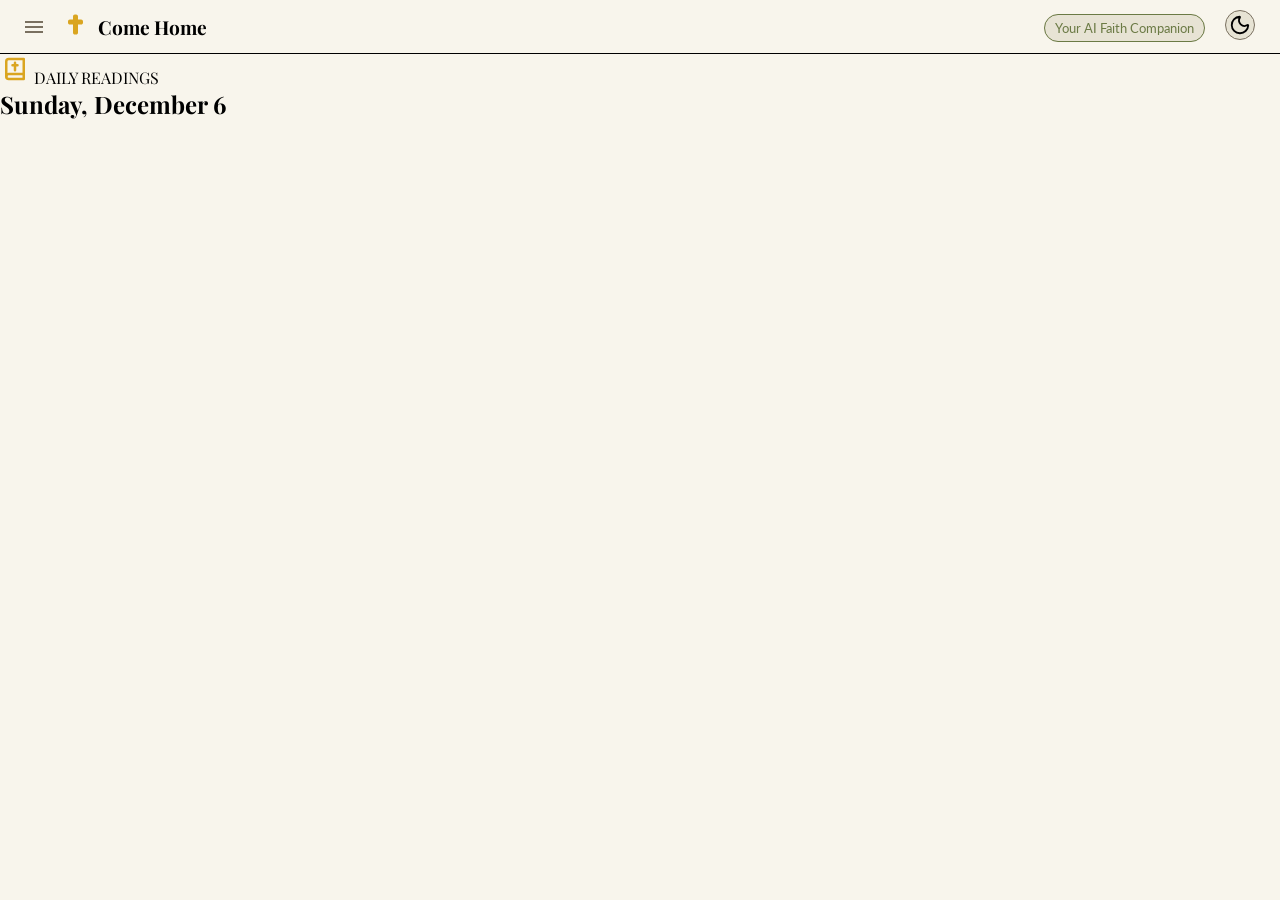
==== index.html @ 5e424d8f "Fix the whole file architecture and added some files for better file architecture. I also added the " ====
<!DOCTYPE html>
<html lang="en">
    <head>
        <meta charset="UTF-8">
        <meta name="viewport" content="width=device-width, initial-scale=1.0">
        <meta name="description" content="An AI Faith Companion that you can talk to and get real based Roman Catholic teachings. In addition to that, you can also read the readings and gospel of the day.">
        <meta property="og:type" content="website">
        <meta property="og:title" content="Come Home | Your AI Faith Companion">
        <meta property="og:description" content="An AI Faith Companion that you can talk to and get real based Roman Catholic teachings. In addition to that, you can also read the readings and gospel of the day.">
        <meta property="og:url" content="https://www.comehome.com">
        <meta property="og:image" content="">
        <title>Come Home</title>
        <link rel="stylesheet" href="assets/css/main.css">
        <link rel="stylesheet" href="assets/css/variables.css">
        <link rel="stylesheet" href="assets/css/navbar.css">
        <link rel="icon" type="image/svg+xml" href="assets/images/favicons.svg">
        <link rel="preconnect" href="https://fonts.googleapis.com">
        <link rel="preconnect" href="https://fonts.gstatic.com" crossorigin>
        <link href="https://fonts.googleapis.com/css2?family=Playfair+Display:ital,wght@0,400..900;1,400..900&display=swap" rel="stylesheet">
        <link href="https://fonts.googleapis.com/css2?family=Lato:ital,wght@0,100;0,300;0,400;0,700;0,900;1,100;1,300;1,400;1,700;1,900&display=swap" rel="stylesheet">
        <script src="assets/js/main.js" defer></script>
        <script src="assets/js/readings.js" defer></script>
    </head>
    <body>
        <header>
                <nav>
                    <div class="nav-left">
                        <button class="burger" id="burger" aria-label="toggle navigation" aria-expanded="false">
                            <span class="bar"></span>
                            <span class="bar"></span>
                            <span class="bar"></span>
                        </button>

                        <div class="logo">
                            <svg aria-hidden="true" xmlns="http://www.w3.org/2000/svg" width="25" height="25" viewBox="0 0 640 640" fill="#DAA520"><!--!Font Awesome Free v7.3.1 by @fontawesome - https://fontawesome.com License - https://fontawesome.com/license/free Copyright 2026 Fonticons, Inc.--><path d="M304 64C277.5 64 256 85.5 256 112L256 192L176 192C149.5 192 128 213.5 128 240L128 272C128 298.5 149.5 320 176 320L256 320L256 528C256 554.5 277.5 576 304 576L336 576C362.5 576 384 554.5 384 528L384 320L464 320C490.5 320 512 298.5 512 272L512 240C512 213.5 490.5 192 464 192L384 192L384 112C384 85.5 362.5 64 336 64L304 64z"/></svg>
                        </div>
                        
                        <div class="brand">
                            <span class="brand-name">Come Home</span>
                        </div>
                    </div>

                    <div class="nav-right">
                        <div class="slogan">
                            <span class="slogan-text">Your AI Faith Companion</span>
                        </div>

                        <button class="theme-toggle" aria-label="theme toggle">
                            <svg class="lucide lucide-moon" aria-hidden="true" xmlns="http://www.w3.org/2000/svg" width="24" height="24" viewBox="0 0 24 24" fill="none" stroke="currentColor" stroke-width="2" stroke-linecap="round" stroke-linejoin="round">
                                <path d="M20.985 12.486a9 9 0 1 1-9.473-9.472c.405-.022.617.46.402.803a6 6 0 0 0 8.268 8.268c.344-.215.825-.004.803.401"/>
                            </svg>

                            <svg class="lucide lucide-sun" aria-hidden="true" xmlns="http://www.w3.org/2000/svg" width="24" height="24" viewBox="0 0 24 24" fill="none" stroke="currentColor" stroke-width="2" stroke-linecap="round" stroke-linejoin="round">
                                <circle cx="12" cy="12" r="4"/>
                                <path d="M12 2v2"/>
                                <path d="M12 20v2"/>
                                <path d="m4.93 4.93 1.41 1.41"/>
                                <path d="m17.66 17.66 1.41 1.41"/>
                                <path d="M2 12h2"/>
                                <path d="M20 12h2"/>
                                <path d="m6.34 17.66-1.41 1.41"/>
                                <path d="m19.07 4.93-1.41 1.41"/>
                            </svg>
                        </button>
                    </div>
                </nav>
            </header>
        <main>
            <section class="readings-section">
                <header class="readings-contents">
                    <div class="header-title">
                        <svg aria-hidden="true" xmlns="http://www.w3.org/2000/svg" width="30" height="30" viewBox="0 0 24 24"><title>bible</title><g fill="none" stroke="#DAA520" stroke-linecap="round" stroke-linejoin="round" stroke-width="2"><path d="M19 4v16H7a2 2 0 0 1-2-2V6a2 2 0 0 1 2-2z"/><path d="M19 16H7a2 2 0 0 0-2 2m7-11v6m-2-4h4"/></g></svg>
                        <span>DAILY READINGS</span>
                    </div>
                    <h2 class="readings-date" id="readings-date"></h2>
                </header>
            </section>
        </main>
    </body>
</html>
---- assets/css/main.css ----
@import 'variables.css';

/* Universal Reset */
* {
    margin: 0;
    padding: 0;
    box-sizing: border-box;
}

body {
    font-family: var(--main-font);
    background-color: var(--bg-primary);
    color: var(--text-primary);
    transition: background-color 0.4s ease, color 0.4s ease, border-color 0.4s ease;
}

@import 'navbar.css';
---- assets/css/variables.css ----
:root {
    /* Typography */
    --main-font: 'Playfair Display', serif;
    --secondary-font: 'Lato', sans-serif;

    /* Base Palette Defaults (Light) */
    --bg-primary: #F8F5EC;
    --text-primary: #000000;
    --border-color: #000000;
    --card-bg: #E7E3D4;

    /* Brand Accent Colors */
    --color-olive-green: #6B7A45;
    --color-dark-grey: #7A7060;
}

/* Dark Theme State Overrides */
body.dark-theme {
    --bg-primary: #22252E;
    --text-primary: #FFFFFF;
    --border-color: #FFFFFF;
    --card-bg: #22252E;
}
---- assets/css/navbar.css ----
nav {
    display: flex;
    flex-direction: row;
    padding: clamp(0.5rem, 0.43rem + 0.36vw, 0.625rem) clamp(1rem, 0.55rem + 2.27vw, 1.5625rem);
    border-bottom: 1px solid var(--border-color);
    justify-content: space-between;
    align-items: center;
}

.nav-left, .nav-right {
    display: flex;
    align-items: center;
}

/* Hamburger */
.burger {
    display: flex;
    flex-direction: column;
    gap: 3px;
    background: transparent;
    border: none;
    cursor: pointer;
}

.bar {
    display: block;
    width: 18px;
    height: 2px;
    background-color: var(--color-dark-grey);
}

.logo {
    margin-left: 20px;
}

.brand {
    margin-left: 10px;
}

.brand-name {
    font-weight: bold;
    font-size: 1.2rem;
    color: var(--text-primary);
}

.slogan {
    margin-right: 20px;
}

.slogan-text {
    font-family: var(--secondary-font);
    font-size: 0.8rem;
    border: 1px solid var(--color-olive-green);
    border-radius: 25px;
    background-color: var(--card-bg);
    padding: 5px 10px;
    color: var(--color-olive-green);
}

/* Dark and Light Theme Toggle Icon Visibility */
.theme-toggle {
    background: transparent;
    border: none;
    cursor: pointer;
}

.lucide-moon, .lucide-sun {
    width: 30px;
    height: 30px;
    border: 1px solid var(--color-dark-grey);
    border-radius: 50%;
    padding: 3px;
}

.lucide-moon {
    background-color: var(--card-bg);
}

.lucide-sun {
    display: none;
    stroke: var(--color-dark-grey);
    background-color: var(--bg-primary);
}

body.dark-theme .lucide-moon {
    display: none;
}

body.dark-theme .lucide-sun {
    display: block;
}
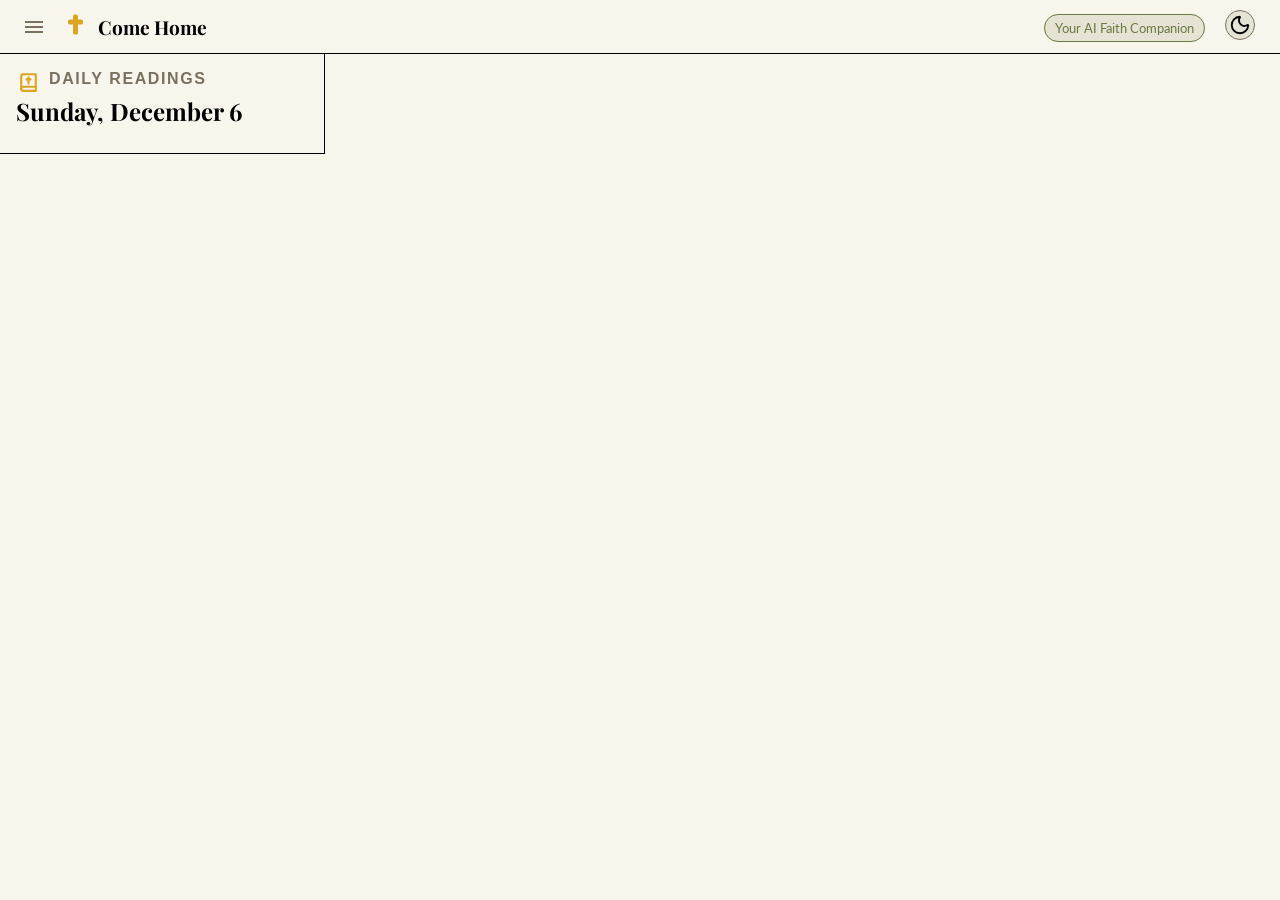
==== commit 69a4d9d4: "Added the design for the readings header and I also fixed the importing porblem. The only thing that" ====
--- a/index.html
+++ b/index.html
@@ -11,8 +11,6 @@
         <meta property="og:image" content="">
         <title>Come Home</title>
         <link rel="stylesheet" href="assets/css/main.css">
-        <link rel="stylesheet" href="assets/css/variables.css">
-        <link rel="stylesheet" href="assets/css/navbar.css">
         <link rel="icon" type="image/svg+xml" href="assets/images/favicons.svg">
         <link rel="preconnect" href="https://fonts.googleapis.com">
         <link rel="preconnect" href="https://fonts.gstatic.com" crossorigin>
@@ -69,8 +67,8 @@
             <section class="readings-section">
                 <header class="readings-contents">
                     <div class="header-title">
-                        <svg aria-hidden="true" xmlns="http://www.w3.org/2000/svg" width="30" height="30" viewBox="0 0 24 24"><title>bible</title><g fill="none" stroke="#DAA520" stroke-linecap="round" stroke-linejoin="round" stroke-width="2"><path d="M19 4v16H7a2 2 0 0 1-2-2V6a2 2 0 0 1 2-2z"/><path d="M19 16H7a2 2 0 0 0-2 2m7-11v6m-2-4h4"/></g></svg>
-                        <span>DAILY READINGS</span>
+                        <svg class="bible-logo" aria-hidden="true" xmlns="http://www.w3.org/2000/svg" width="25" height="25" viewBox="0 0 24 24"><title>bible</title><g fill="none" stroke="#DAA520" stroke-linecap="round" stroke-linejoin="round" stroke-width="2"><path d="M19 4v16H7a2 2 0 0 1-2-2V6a2 2 0 0 1 2-2z"/><path d="M19 16H7a2 2 0 0 0-2 2m7-11v6m-2-4h4"/></g></svg>
+                        <span class="title-name">DAILY READINGS</span>
                     </div>
                     <h2 class="readings-date" id="readings-date"></h2>
                 </header>
--- a/assets/css/main.css
+++ b/assets/css/main.css
@@ -1,4 +1,6 @@
 @import 'variables.css';
+@import 'navbar.css';
+@import 'reading-header.css';
 
 /* Universal Reset */
 * {
@@ -14,4 +16,3 @@
     transition: background-color 0.4s ease, color 0.4s ease, border-color 0.4s ease;
 }
 
-@import 'navbar.css';
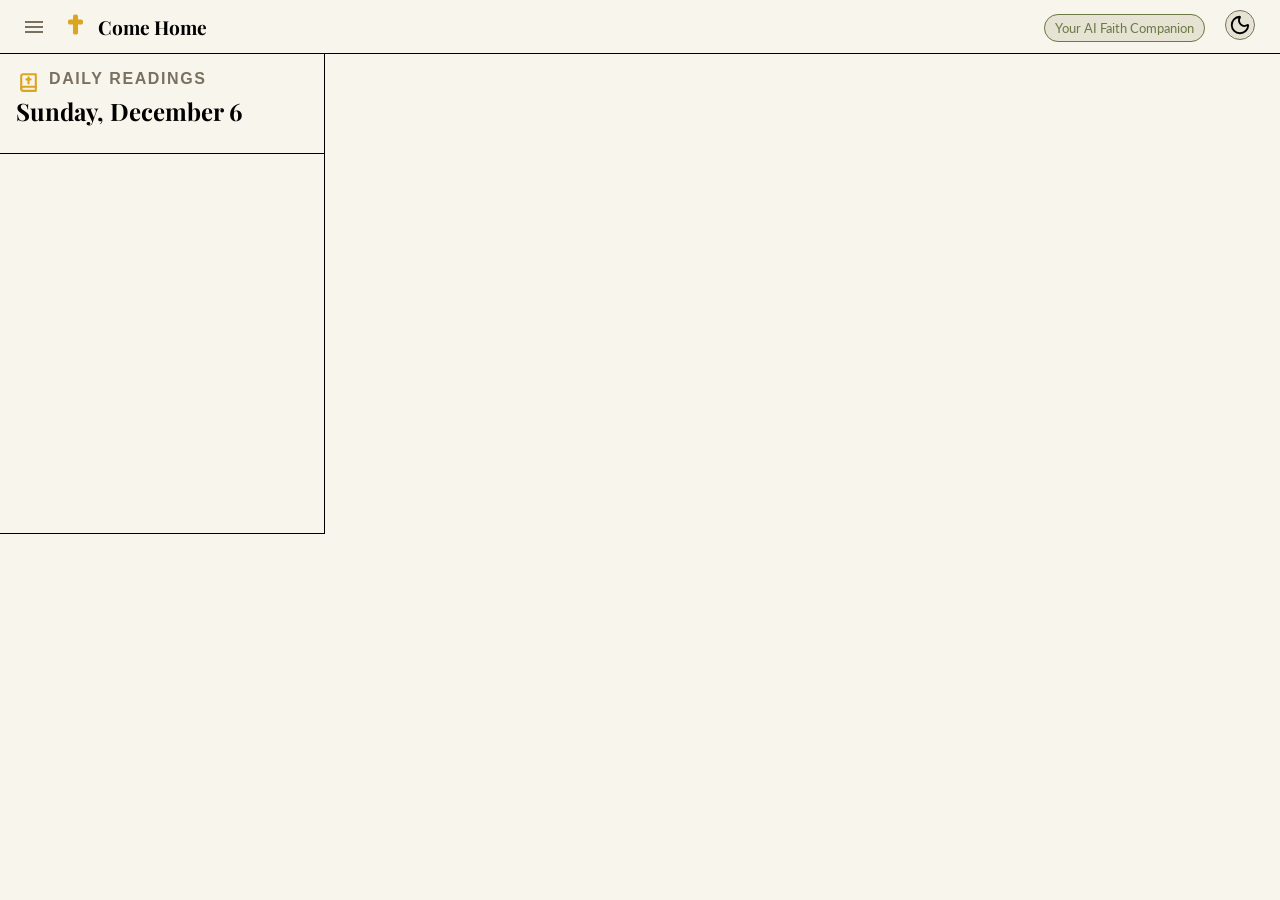
==== commit c2806247: "added the container of the main content of the readings section and the functionality of the burger " ====
--- a/index.html
+++ b/index.html
@@ -16,62 +16,70 @@
         <link rel="preconnect" href="https://fonts.gstatic.com" crossorigin>
         <link href="https://fonts.googleapis.com/css2?family=Playfair+Display:ital,wght@0,400..900;1,400..900&display=swap" rel="stylesheet">
         <link href="https://fonts.googleapis.com/css2?family=Lato:ital,wght@0,100;0,300;0,400;0,700;0,900;1,100;1,300;1,400;1,700;1,900&display=swap" rel="stylesheet">
-        <script src="assets/js/main.js" defer></script>
-        <script src="assets/js/readings.js" defer></script>
+        <script src="assets/js/main.js" type="module" defer></script>
     </head>
     <body>
+        <!-- Navigation -->
         <header>
-                <nav>
-                    <div class="nav-left">
-                        <button class="burger" id="burger" aria-label="toggle navigation" aria-expanded="false">
-                            <span class="bar"></span>
-                            <span class="bar"></span>
-                            <span class="bar"></span>
-                        </button>
+            <nav>
+                <div class="nav-left">
+                    <button class="burger" id="burger" aria-label="toggle navigation" aria-expanded="false">
+                        <span class="bar"></span>
+                        <span class="bar"></span>
+                        <span class="bar"></span>
+                    </button>
 
-                        <div class="logo">
-                            <svg aria-hidden="true" xmlns="http://www.w3.org/2000/svg" width="25" height="25" viewBox="0 0 640 640" fill="#DAA520"><!--!Font Awesome Free v7.3.1 by @fontawesome - https://fontawesome.com License - https://fontawesome.com/license/free Copyright 2026 Fonticons, Inc.--><path d="M304 64C277.5 64 256 85.5 256 112L256 192L176 192C149.5 192 128 213.5 128 240L128 272C128 298.5 149.5 320 176 320L256 320L256 528C256 554.5 277.5 576 304 576L336 576C362.5 576 384 554.5 384 528L384 320L464 320C490.5 320 512 298.5 512 272L512 240C512 213.5 490.5 192 464 192L384 192L384 112C384 85.5 362.5 64 336 64L304 64z"/></svg>
-                        </div>
+                    <div class="logo">
+                        <svg aria-hidden="true" xmlns="http://www.w3.org/2000/svg" width="25" height="25" viewBox="0 0 640 640" fill="#DAA520"><!--!Font Awesome Free v7.3.1 by @fontawesome - https://fontawesome.com License - https://fontawesome.com/license/free Copyright 2026 Fonticons, Inc.--><path d="M304 64C277.5 64 256 85.5 256 112L256 192L176 192C149.5 192 128 213.5 128 240L128 272C128 298.5 149.5 320 176 320L256 320L256 528C256 554.5 277.5 576 304 576L336 576C362.5 576 384 554.5 384 528L384 320L464 320C490.5 320 512 298.5 512 272L512 240C512 213.5 490.5 192 464 192L384 192L384 112C384 85.5 362.5 64 336 64L304 64z"/></svg>
+                    </div>
                         
-                        <div class="brand">
-                            <span class="brand-name">Come Home</span>
-                        </div>
+                    <div class="brand">
+                        <span class="brand-name">Come Home</span>
+                    </div>
+                </div>
+
+                <div class="nav-right">
+                    <div class="slogan">
+                        <span class="slogan-text">Your AI Faith Companion</span>
                     </div>
 
-                    <div class="nav-right">
-                        <div class="slogan">
-                            <span class="slogan-text">Your AI Faith Companion</span>
-                        </div>
+                    <button class="theme-toggle" aria-label="theme toggle">
+                        <svg class="lucide lucide-moon" aria-hidden="true" xmlns="http://www.w3.org/2000/svg" width="24" height="24" viewBox="0 0 24 24" fill="none" stroke="currentColor" stroke-width="2" stroke-linecap="round" stroke-linejoin="round">
+                            <path d="M20.985 12.486a9 9 0 1 1-9.473-9.472c.405-.022.617.46.402.803a6 6 0 0 0 8.268 8.268c.344-.215.825-.004.803.401"/>
+                        </svg>
 
-                        <button class="theme-toggle" aria-label="theme toggle">
-                            <svg class="lucide lucide-moon" aria-hidden="true" xmlns="http://www.w3.org/2000/svg" width="24" height="24" viewBox="0 0 24 24" fill="none" stroke="currentColor" stroke-width="2" stroke-linecap="round" stroke-linejoin="round">
-                                <path d="M20.985 12.486a9 9 0 1 1-9.473-9.472c.405-.022.617.46.402.803a6 6 0 0 0 8.268 8.268c.344-.215.825-.004.803.401"/>
-                            </svg>
-
-                            <svg class="lucide lucide-sun" aria-hidden="true" xmlns="http://www.w3.org/2000/svg" width="24" height="24" viewBox="0 0 24 24" fill="none" stroke="currentColor" stroke-width="2" stroke-linecap="round" stroke-linejoin="round">
-                                <circle cx="12" cy="12" r="4"/>
-                                <path d="M12 2v2"/>
-                                <path d="M12 20v2"/>
-                                <path d="m4.93 4.93 1.41 1.41"/>
-                                <path d="m17.66 17.66 1.41 1.41"/>
-                                <path d="M2 12h2"/>
-                                <path d="M20 12h2"/>
-                                <path d="m6.34 17.66-1.41 1.41"/>
-                                <path d="m19.07 4.93-1.41 1.41"/>
-                            </svg>
-                        </button>
-                    </div>
-                </nav>
-            </header>
+                        <svg class="lucide lucide-sun" aria-hidden="true" xmlns="http://www.w3.org/2000/svg" width="24" height="24" viewBox="0 0 24 24" fill="none" stroke="currentColor" stroke-width="2" stroke-linecap="round" stroke-linejoin="round">
+                            <circle cx="12" cy="12" r="4"/>
+                            <path d="M12 2v2"/>
+                            <path d="M12 20v2"/>
+                            <path d="m4.93 4.93 1.41 1.41"/>
+                            <path d="m17.66 17.66 1.41 1.41"/>
+                            <path d="M2 12h2"/>
+                            <path d="M20 12h2"/>
+                            <path d="m6.34 17.66-1.41 1.41"/>
+                            <path d="m19.07 4.93-1.41 1.41"/>
+                        </svg>
+                    </button>
+                </div>
+            </nav>
+        </header>
         <main>
-            <section class="readings-section">
-                <header class="readings-contents">
+            <!-- Readings -->
+            <section class="readings-section" id="readings-section">
+                <header class="header-contents">
                     <div class="header-title">
                         <svg class="bible-logo" aria-hidden="true" xmlns="http://www.w3.org/2000/svg" width="25" height="25" viewBox="0 0 24 24"><title>bible</title><g fill="none" stroke="#DAA520" stroke-linecap="round" stroke-linejoin="round" stroke-width="2"><path d="M19 4v16H7a2 2 0 0 1-2-2V6a2 2 0 0 1 2-2z"/><path d="M19 16H7a2 2 0 0 0-2 2m7-11v6m-2-4h4"/></g></svg>
                         <span class="title-name">DAILY READINGS</span>
                     </div>
                     <h2 class="readings-date" id="readings-date"></h2>
                 </header>
+                
+                <div class="readings-content">
+                    <div class="first-reading"></div>
+                    <div class="responsorial-psalm"></div>
+                    <div class="second-reading"></div>
+                    <div class="holy-gospel"></div>
+                </div>
             </section>
         </main>
     </body>
--- a/assets/css/main.css
+++ b/assets/css/main.css
@@ -1,6 +1,8 @@
 @import 'variables.css';
 @import 'navbar.css';
 @import 'reading-header.css';
+@import 'reading-content.css';
+@import 'readings-section.css';
 
 /* Universal Reset */
 * {
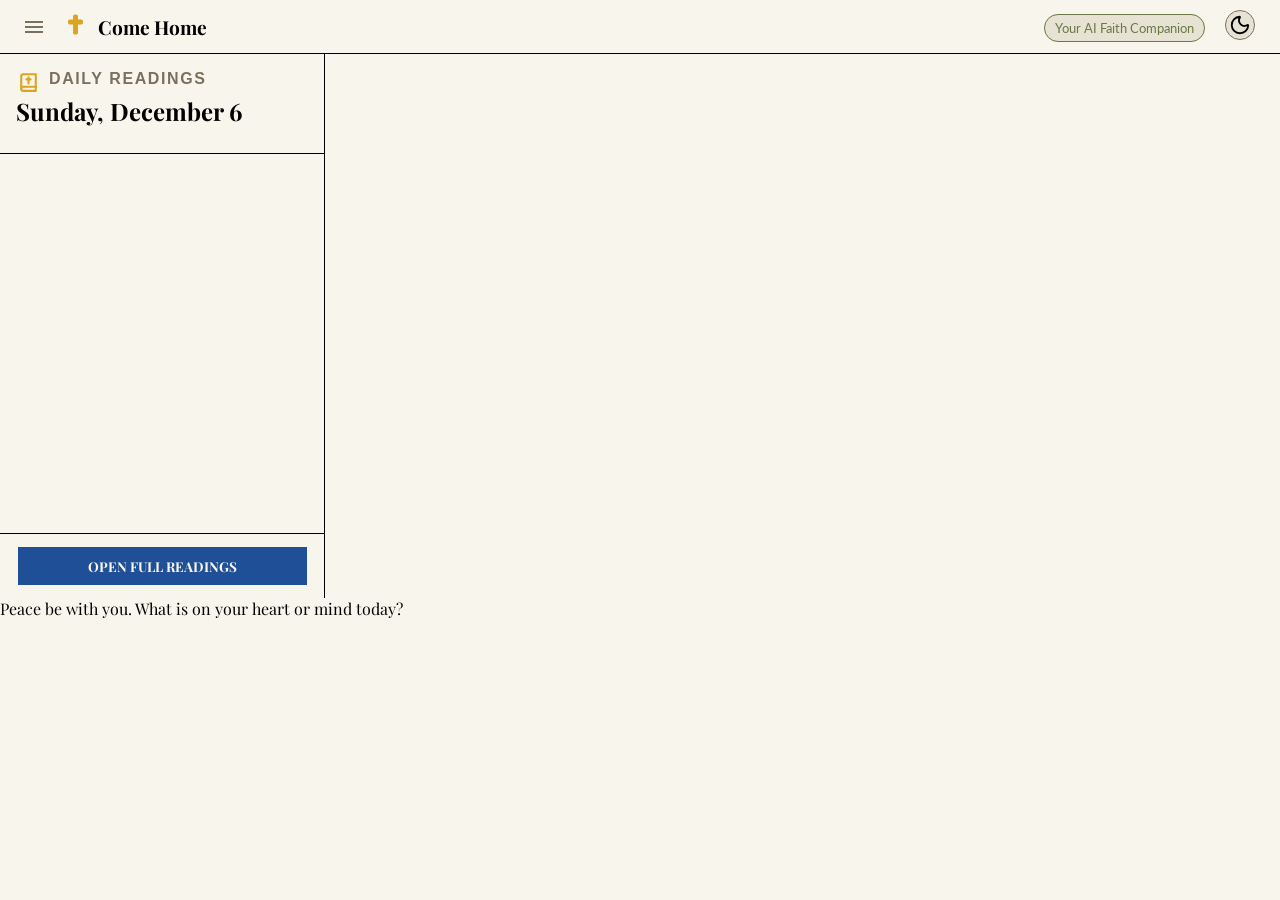
==== commit ceb2d5a6: "added the missing open full reading button with css(including the color on dark theme), still missin" ====
--- a/index.html
+++ b/index.html
@@ -81,6 +81,21 @@
                     <div class="holy-gospel"></div>
                 </div>
             </section>
+
+            <!-- Open Full Readings -->
+            <div class="open-full-reading">
+                <a href="https://www.vaticannews.va/en/word-of-the-day.html" class="full-readings-btn">OPEN FULL READINGS</a>
+            </div>
+
+            <!-- Chat Section -->
+            <section class="chat-section" aria-label="AI chat section">
+                <!-- Whole Chat Section -->
+                <div class="chat-messages" id="chat-messages" role="log" aria-live="polite">
+                    <div class="message ai-message">
+                        <p>Peace be with you. What is on your heart or mind today?</p>
+                    </div>
+                </div>
+            </section>
         </main>
     </body>
 </html>
--- a/assets/css/main.css
+++ b/assets/css/main.css
@@ -3,6 +3,8 @@
 @import 'reading-header.css';
 @import 'reading-content.css';
 @import 'readings-section.css';
+@import 'full-readings-container.css';
+@import 'full-readings-button.css';
 
 /* Universal Reset */
 * {
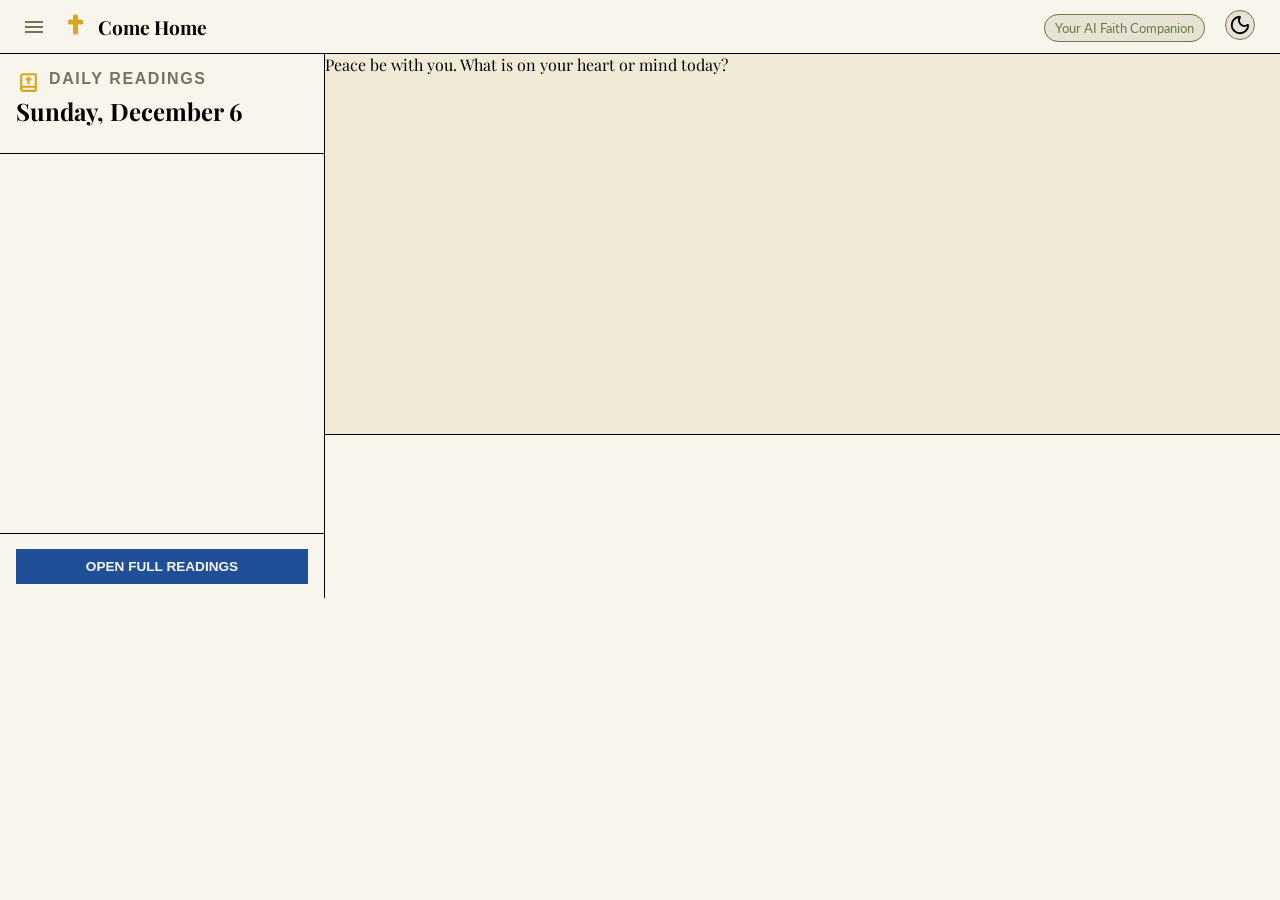
==== commit 5b389138: "I added the designated space and split for the container of the messages and the user input. still l" ====
--- a/index.html
+++ b/index.html
@@ -75,17 +75,17 @@
                 </header>
                 
                 <div class="readings-content">
-                    <div class="first-reading"></div>
-                    <div class="responsorial-psalm"></div>
-                    <div class="second-reading"></div>
-                    <div class="holy-gospel"></div>
+                    <div class="first-reading" id="first-reading"></div>
+                    <div class="responsorial-psalm" id="responsorial-psalm"></div>
+                    <div class="second-reading" id="second-reading"></div>
+                    <div class="holy-gospel" id="holy-gospel"></div>
+                </div>
+
+                <!-- Open Full Readings -->
+                <div class="open-full-reading">
+                    <a href="https://www.vaticannews.va/en/word-of-the-day.html" class="full-readings-btn">OPEN FULL READINGS</a>
                 </div>
             </section>
-
-            <!-- Open Full Readings -->
-            <div class="open-full-reading">
-                <a href="https://www.vaticannews.va/en/word-of-the-day.html" class="full-readings-btn">OPEN FULL READINGS</a>
-            </div>
 
             <!-- Chat Section -->
             <section class="chat-section" aria-label="AI chat section">
@@ -95,6 +95,9 @@
                         <p>Peace be with you. What is on your heart or mind today?</p>
                     </div>
                 </div>
+                <div class="user-input">
+
+                </div>
             </section>
         </main>
     </body>
--- a/assets/css/main.css
+++ b/assets/css/main.css
@@ -5,18 +5,24 @@
 @import 'readings-section.css';
 @import 'full-readings-container.css';
 @import 'full-readings-button.css';
+@import 'chat-section-container.css';
+@import 'chat-section-messages.css';
 
 /* Universal Reset */
-* {
+*{
     margin: 0;
     padding: 0;
     box-sizing: border-box;
 }
 
-body {
+body{
     font-family: var(--main-font);
     background-color: var(--bg-primary);
     color: var(--text-primary);
     transition: background-color 0.4s ease, color 0.4s ease, border-color 0.4s ease;
 }
 
+main{
+    display: flex;
+    flex-direction: row;
+}
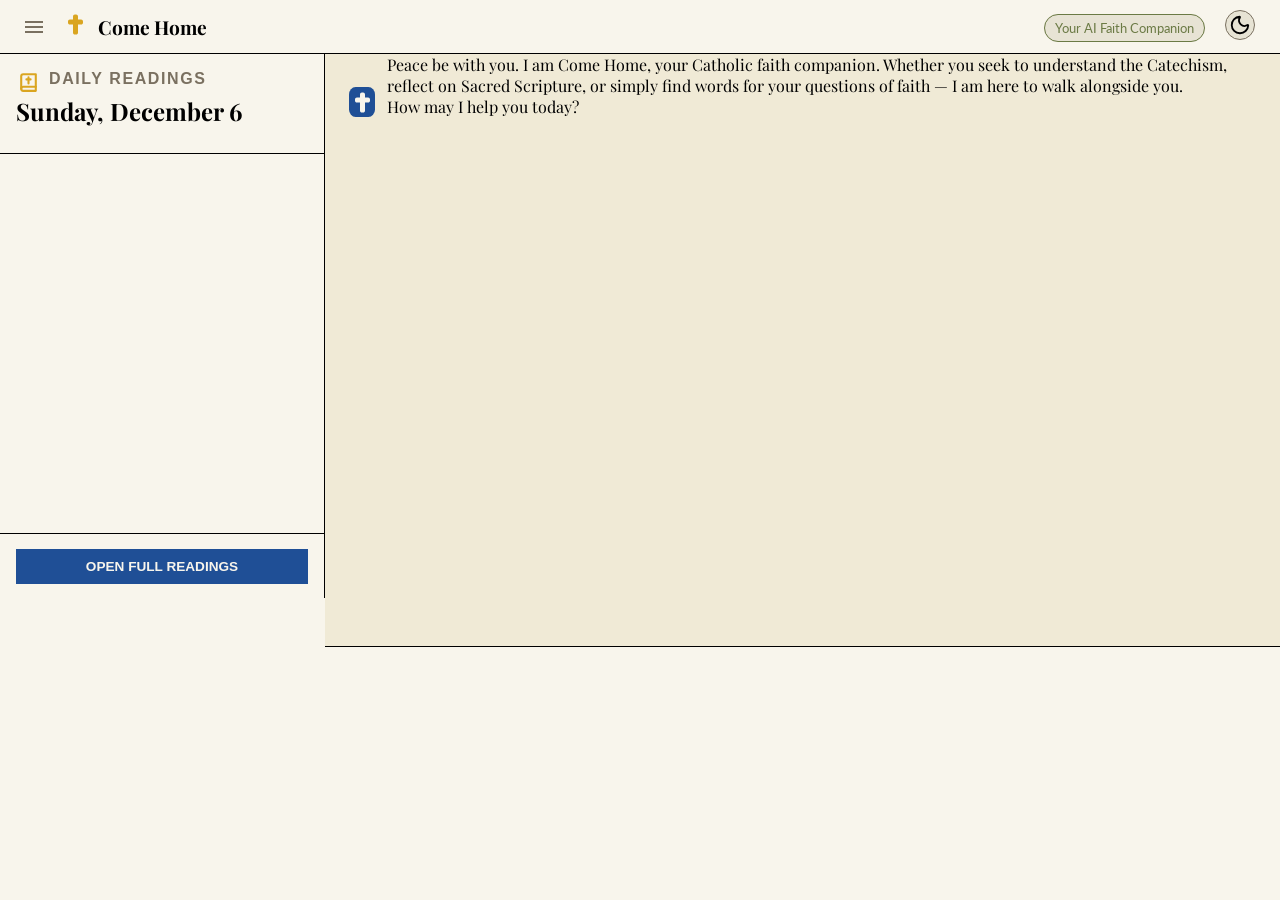
==== commit 790a8b4c: "I already fixed the issue on the burger menu, I laso focused more on the message section of this pro" ====
--- a/index.html
+++ b/index.html
@@ -91,8 +91,19 @@
             <section class="chat-section" aria-label="AI chat section">
                 <!-- Whole Chat Section -->
                 <div class="chat-messages" id="chat-messages" role="log" aria-live="polite">
-                    <div class="message ai-message">
-                        <p>Peace be with you. What is on your heart or mind today?</p>
+                    <!-- Welcome Message of the AI-->
+                    <div class="ai-response-container">
+                        <div class="ai-avatar">
+                            <svg aria-hidden="true" xmlns="http://www.w3.org/2000/svg" width="25" height="25" viewBox="0 0 640 640" fill="#F8F5EC"><!--!Font Awesome Free v7.3.1 by @fontawesome - https://fontawesome.com License - https://fontawesome.com/license/free Copyright 2026 Fonticons, Inc.--><path d="M304 64C277.5 64 256 85.5 256 112L256 192L176 192C149.5 192 128 213.5 128 240L128 272C128 298.5 149.5 320 176 320L256 320L256 528C256 554.5 277.5 576 304 576L336 576C362.5 576 384 554.5 384 528L384 320L464 320C490.5 320 512 298.5 512 272L512 240C512 213.5 490.5 192 464 192L384 192L384 112C384 85.5 362.5 64 336 64L304 64z"/></svg>
+                        </div>
+
+                        <div class="message-time-container">
+                            <div class="message ai-message">
+                                <p>Peace be with you. I am Come Home, your Catholic faith companion. Whether you seek to understand the Catechism, reflect on Sacred Scripture, or simply find words for your questions of faith — I am here to walk alongside you.</p>
+                                <p>How may I help you today?</p>
+                            </div>
+                            <span class="message-timestamp" id="message-timestamp"></span>
+                        </div>
                     </div>
                 </div>
                 <div class="user-input">
--- a/assets/css/main.css
+++ b/assets/css/main.css
@@ -7,6 +7,9 @@
 @import 'full-readings-button.css';
 @import 'chat-section-container.css';
 @import 'chat-section-messages.css';
+@import 'ai-response-container.css';
+@import 'ai-avatar.css';
+@import 'chat-section-user-input.css';
 
 /* Universal Reset */
 *{
@@ -15,7 +18,10 @@
     box-sizing: border-box;
 }
 
-body{
+html, body{
+    height: 100%;
+    display: flex;
+    flex-direction: column;
     font-family: var(--main-font);
     background-color: var(--bg-primary);
     color: var(--text-primary);
@@ -25,4 +31,5 @@
 main{
     display: flex;
     flex-direction: row;
+    flex: 1;
 }
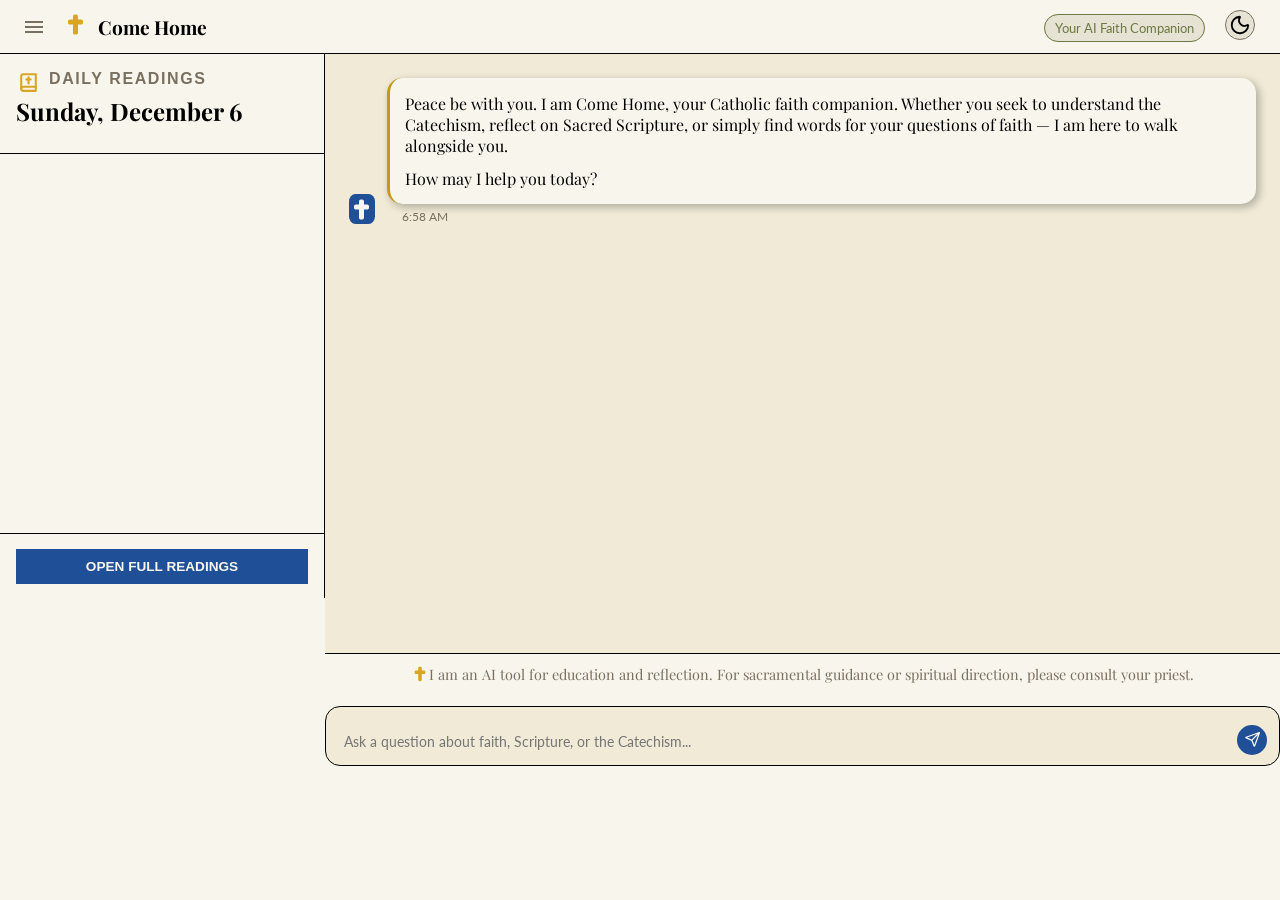
==== commit ed1a8556: "Officially done with the whole design. I still lack functionality and overall responsiveness of the " ====
--- a/index.html
+++ b/index.html
@@ -107,7 +107,24 @@
                     </div>
                 </div>
                 <div class="user-input">
-
+                    <div class="percaution-message">
+                        <svg aria-hidden="true" xmlns="http://www.w3.org/2000/svg" width="18" height="18" viewBox="0 0 640 640" fill="#DAA520"><!--!Font Awesome Free v7.3.1 by @fontawesome - https://fontawesome.com License - https://fontawesome.com/license/free Copyright 2026 Fonticons, Inc.--><path d="M304 64C277.5 64 256 85.5 256 112L256 192L176 192C149.5 192 128 213.5 128 240L128 272C128 298.5 149.5 320 176 320L256 320L256 528C256 554.5 277.5 576 304 576L336 576C362.5 576 384 554.5 384 528L384 320L464 320C490.5 320 512 298.5 512 272L512 240C512 213.5 490.5 192 464 192L384 192L384 112C384 85.5 362.5 64 336 64L304 64z"/></svg>
+                        <p> I am an AI tool for education and reflection. For sacramental guidance or spiritual direction, please consult your priest.</p>
+                    </div>
+                    <div class="user-input-box-container">
+                        <form class="input-form" id="input-form">
+                            <textarea
+                            id="chat-input"
+                            class="chat-input"
+                            rows="1"
+                            placeholder="Ask a question about faith, Scripture, or the Catechism..."
+                            aria-label="Ask a question"
+                            ></textarea>
+                            <button type="submit" class="send-btn" aria-label="send message to the ai">
+                                <svg xmlns="http://www.w3.org/2000/svg" width="17" height="17" viewBox="0 0 640 640" fill="#F8F5EC"><!--!Font Awesome Free v7.3.1 by @fontawesome - https://fontawesome.com License - https://fontawesome.com/license/free Copyright 2026 Fonticons, Inc.--><path d="M322.5 351.7L523.4 150.9L391 520.3L322.5 351.7zM489.4 117L288.6 317.8L120 249.3L489.4 117zM70.1 280.8L275.9 364.4L359.5 570.2C364.8 583.3 377.6 591.9 391.8 591.9C406.5 591.9 419.6 582.7 424.6 568.8L602.6 72C606.1 62.2 603.6 51.4 596.3 44C589 36.6 578.1 34.2 568.3 37.7L71.4 215.7C57.5 220.7 48.3 233.8 48.3 248.5C48.3 262.7 56.9 275.5 70 280.8z"/></svg>
+                            </button>
+                        </form>
+                    </div>
                 </div>
             </section>
         </main>
--- a/assets/css/main.css
+++ b/assets/css/main.css
@@ -10,6 +10,14 @@
 @import 'ai-response-container.css';
 @import 'ai-avatar.css';
 @import 'chat-section-user-input.css';
+@import 'ai-welcome-message.css';
+@import 'message-timestamp.css';
+@import 'chat-section-message-time-container.css';
+@import 'precaution-message.css';
+@import 'user-input.css';
+@import 'input-form.css';
+@import 'chat-input.css';
+@import 'send-btn.css';
 
 /* Universal Reset */
 *{
